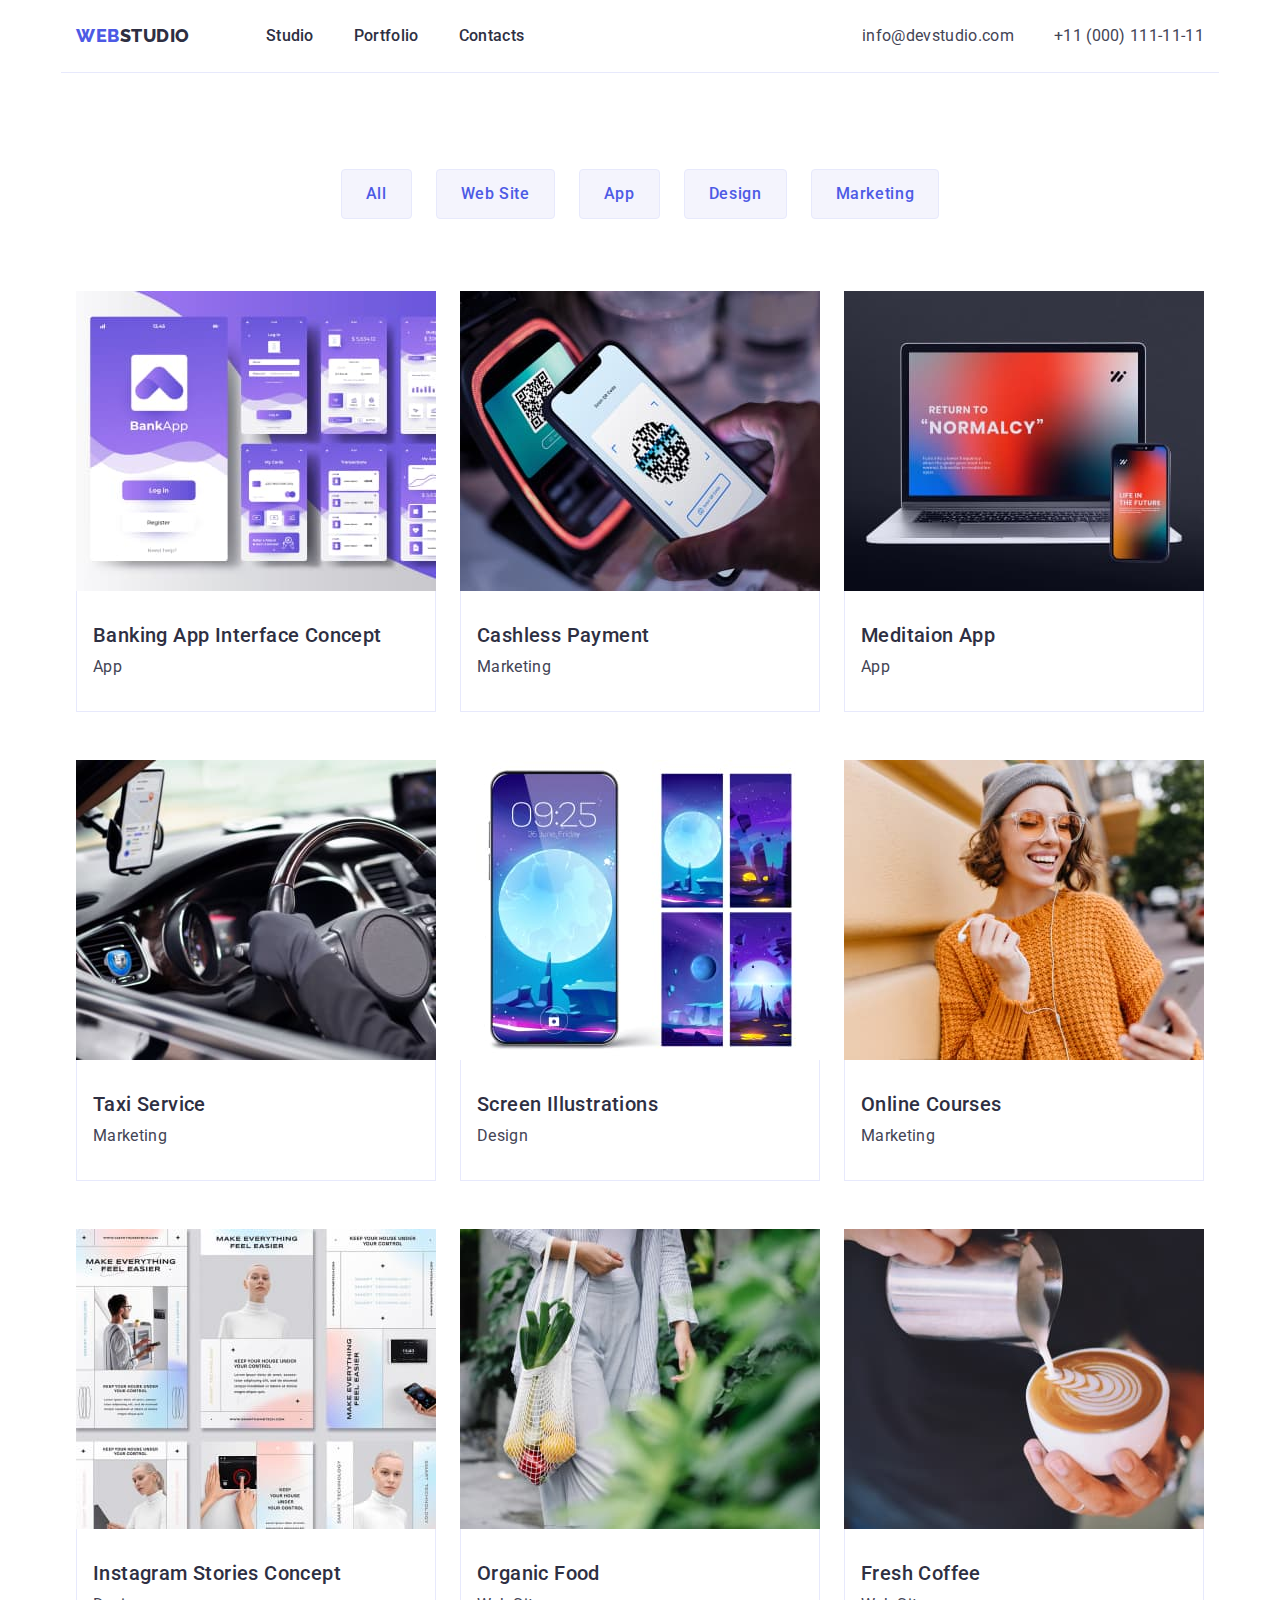
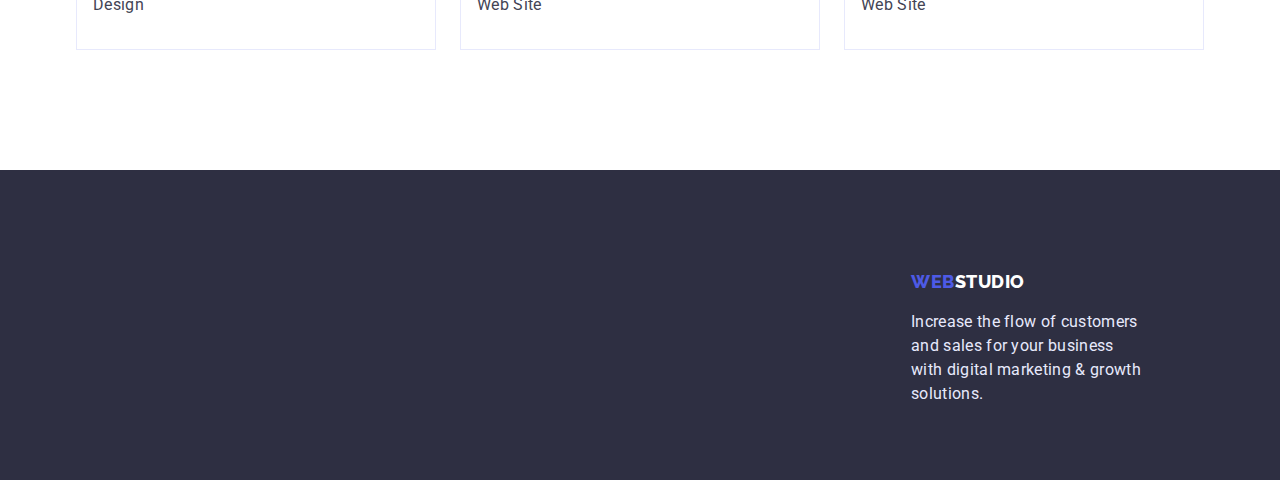
==== portfolio.html @ 6de8f198 "version 1 homework" ====
<!DOCTYPE html>
<html lang="en">
  <head>
    <meta charset="UTF-8" />
    <meta http-equiv="X-UA-Compatible" content="IE=edge" />
    <meta name="viewport" content="width=device-width, initial-scale=1.0" />
    <link rel="preconnect" href="https://fonts.googleapis.com" />
    <link rel="preconnect" href="https://fonts.gstatic.com" crossorigin />
    <link
      href="https://fonts.googleapis.com/css2?family=Raleway:wght@800&family=Roboto:wght@400;500;700;900&display=swap"
      rel="stylesheet"
    />
    <link
      rel="stylesheet"
      href="https://cdnjs.cloudflare.com/ajax/libs/modern-normalize/1.1.0/modern-normalize.min.css"
    />
    <link rel="stylesheet" href="./css/styles.css" />
    <title>Portfolio</title>
  </head>
  <body>
    <header class="header">
      <div class="container main-nav">
        <nav class="nav">
          <a class="header-logo" href="./index.html"
            >Web<span class="logo-dark">Studio</span></a
          >
          <ul class="header-nav">
            <li class="nav-item">
              <a class="nav-link" href="./index.html">Studio</a>
            </li>
            <li class="nav-item">
              <a class="nav-link" href="./portfolio.html">Portfolio</a>
            </li>
            <li class="nav-item">
              <a class="nav-link" href="">Contacts</a>
            </li>
          </ul>
        </nav>
        <address class="address">
          <ul class="header-contacts">
            <li class="contact-item">
              <a class="contact-link" href="mailto:info@devstudio.com"
                >info@devstudio.com</a
              >
            </li>
            <li class="contact-item">
              <a class="contact-link" href="tel:+110001111111"
                >+11 (000) 111-11-11</a
              >
            </li>
          </ul>
        </address>
      </div>
    </header>
    <main>
      <section class="main">
        <div class="container">
          <h1 hidden class="main-title">Portfolio</h1>
          <ul class="main-list">
            <li class="main-list-item">
              <button class="list-btn" type="button">All</button>
            </li>
            <li class="main-list-item">
              <button class="list-btn" type="button">Web Site</button>
            </li>
            <li class="main-list-item">
              <button class="list-btn" type="button">App</button>
            </li>
            <li class="main-list-item">
              <button class="list-btn" type="button">Design</button>
            </li>
            <li class="main-list-item">
              <button class="list-btn" type="button">Marketing</button>
            </li>
          </ul>
          <ul class="main-cards">
            <li class="projects">
              <a class="projects-link" href="">
                <img
                  class="projects-icon"
                  src="./images/portfolio/bankingapp.jpg"
                  alt="Banking App"
                  width="360"
                />
                <div class="projects-text">
                  <h2 class="projects-title">Banking App Interface Concept</h2>
                  <p class="projects-description">App</p>
                </div>
              </a>
            </li>
            <li class="projects">
              <a class="projects-link" href="">
                <img
                  class="projects-icon"
                  src="./images/portfolio/cashlesspayment.jpg"
                  alt="Cashless Payment"
                  width="360"
                />
                <div class="projects-text">
                  <h2 class="projects-title">Cashless Payment</h2>
                  <p class="projects-description">Marketing</p>
                </div>
              </a>
            </li>
            <li class="projects">
              <a class="projects-link" href="">
                <img
                  class="projects-icon"
                  src="./images/portfolio/meditationapp.jpg"
                  alt="Meditaion App"
                  width="360"
                />
                <div class="projects-text">
                  <h2 class="projects-title">Meditaion App</h2>
                  <p class="projects-description">App</p>
                </div>
              </a>
            </li>
            <li class="projects">
              <a class="projects-link" href="">
                <img
                  class="projects-icon"
                  src="./images/portfolio/taxiservice.jpg"
                  alt="Taxi Service"
                  width="360"
                />
                <div class="projects-text">
                  <h2 class="projects-title">Taxi Service</h2>
                  <p class="projects-description">Marketing</p>
                </div>
              </a>
            </li>
            <li class="projects">
              <a class="projects-link" href="">
                <img
                  class="projects-icon"
                  src="./images/portfolio/screenillustration.jpg"
                  alt="Screen Illustrations"
                  width="360"
                />
                <div class="projects-text">
                  <h2 class="projects-title">Screen Illustrations</h2>
                  <p class="projects-description">Design</p>
                </div>
              </a>
            </li>
            <li class="projects">
              <a class="projects-link" href="">
                <img
                  class="projects-icon"
                  src="./images/portfolio/onlinecourses.jpg"
                  alt="Online Courses"
                  width="360"
                />
                <div class="projects-text">
                  <h2 class="projects-title">Online Courses</h2>
                  <p class="projects-description">Marketing</p>
                </div>
              </a>
            </li>
            <li class="projects">
              <a class="projects-link" href="">
                <img
                  class="projects-icon"
                  src="./images/portfolio/instastoriesconcept.jpg"
                  alt="Instagram Stories Concept"
                  width="360"
                />
                <div class="projects-text">
                  <h2 class="projects-title">Instagram Stories Concept</h2>
                  <p class="projects-description">Design</p>
                </div>
              </a>
            </li>
            <li class="projects">
              <a class="projects-link" href="">
                <img
                  class="projects-icon"
                  src="./images/portfolio/organicfood.jpg"
                  alt="Organic Food"
                  width="360"
                />
                <div class="projects-text">
                  <h2 class="projects-title">Organic Food</h2>
                  <p class="projects-description">Web Site</p>
                </div>
              </a>
            </li>
            <li class="projects">
              <a class="projects-link" href="">
                <img
                  class="projects-icon"
                  src="./images/portfolio/freshcoffee.jpg"
                  alt="Fresh Coffee"
                  width="360"
                />
                <div class="projects-text">
                  <h2 class="projects-title">Fresh Coffee</h2>
                  <p class="projects-description">Web Site</p>
                </div>
              </a>
            </li>
          </ul>
        </div>
      </section>
    </main>
    <footer class="footer">
      <div class="container bottom-container">
        <a class="footer-logo" href="./index.html"
          >Web<span class="logo-light">Studio</span></a
        >
        <p class="footer-text">
          Increase the flow of customers and sales for your business with
          digital marketing & growth solutions.
        </p>
      </div>
    </footer>
  </body>
</html>
---- css/styles.css ----
:root {
  --primary-brand: #4d5ae5;
  --pressed-state: #404bbf;
  --dark: #2e2f42;
  --success: #31d0aa;
  --text: #434455;
  --subtle-text: #8e8f99;
  --accent: #e7e9fc;
  --light: #f4f4fd;
  --modal-overlay: #2e2f42;
  --hero-background: #2e2f42;
  --background: #ffffff;
}
body {
  font-family: Roboto, sans-serif;
  color: var(--text);
  margin: 0;
}
h1,
h2,
h3,
p,
ul {
  margin: 0;
  padding: 0;
}
img {
  display: block;
  max-width: 100%;
  height: auto;
}
.container {
  max-width: 1158px;
  width: 100%;
  padding: 0 15px;
  margin: 0 auto;
}

.header {
}
.main-nav {
  display: flex;
  align-items: center;
  border-bottom: 1px solid #e7e9fc;
}
.nav {
  display: flex;
  align-items: center;
}

.header-logo {
  margin-right: 76px;
  padding-top: 24px;
  padding-bottom: 24px;
  color: var(--primary-brand);
  font-family: Raleway, sans-serif;
  font-weight: 800;
  font-size: 18px;
  line-height: 1.33;
  letter-spacing: 0.03em;
  text-decoration: none;
  text-transform: uppercase;
}
.logo-dark {
  color: var(--dark);
}
.logo-light {
  font-weight: 800;
  font-size: 18px;
  line-height: 1.33;
  color: var(--background);
}
.header-nav {
  list-style: none;
  display: flex;

  display: flex;
  flex-direction: row;
  align-items: flex-start;
  padding: 0px;
  gap: 40px;
  margin-top: 0;
  margin-bottom: 0;
}
.nav-link {
  font-weight: 500;
  font-size: 16px;
  line-height: 1.5;
  letter-spacing: 0.02em;
  color: var(--dark);
  text-decoration: none;
  padding-top: 24px;
  padding-bottom: 24px;
}

.nav-link:hover {
  color: var(--pressed-state);
}
.nav-link:focus {
  color: var(--pressed-state);
}
.address {
  margin-left: auto;
  font-style: normal;
}
.header-contacts {
  list-style: none;
  display: flex;
  padding-left: 0;
  margin-top: 0;
  margin-bottom: 0;
}
.contact-item:not(:last-child) {
  margin-right: 40px;
}
.contact-link {
  font-size: 16px;
  line-height: 1.5;
  color: var(--text);
  text-decoration: none;
  letter-spacing: 0.02em;
  padding-top: 24px;
  padding-bottom: 24px;
}
.contact-link:hover {
  color: var(--pressed-state);
}
.contact-link:focus {
  color: var(--pressed-state);
}

.hero {
  background-image: linear-gradient(
      0deg,
      rgba(46, 47, 66, 0.7),
      rgba(46, 47, 66, 0.7)
    ),
    url('../images/people-office.jpg');
  background-repeat: no-repeat;
  background-position: center;
  background-size: cover;
  height: 600px;
  max-width: 1440px;
  margin: 0 auto;
  padding-bottom: 188px;
  padding-top: 188px;
  text-align: center;
}
.hero-title {
  color: var(--background);
  font-size: 56px;
  line-height: 1.07;
  letter-spacing: 0.02em;
  margin-bottom: 48px;
  margin-top: 0;
}
.hero-button {
  background: var(--primary-brand);
  color: var(--background);
  font-weight: 500;
  font-size: 16px;
  line-height: 1.5;
  border: none;
  box-shadow: 0px 4px 4px rgba(0, 0, 0, 0.15);
  border-radius: 4px;
  cursor: pointer;
  font-family: inherit;
  letter-spacing: 0.04em;
  padding: 16px 32px;
}
.hero-button:hover {
  background-color: var(--pressed-state);
}
.hero-button:focus {
  background-color: var(--pressed-state);
}
.advantages {
  background-color: var(--background);
  padding-top: 120px;
  padding-bottom: 120px;
}
.advantages-list {
  list-style: none;
  display: flex;
  padding-left: 0;

  margin-bottom: 0;
}
.advantages-item {
  width: calc((100% - 72px) / 4);
}
.advantages-item:not(:last-child) {
  margin-right: 24px;
}
.advantages-block {
  display: flex;
  justify-content: center;
  width: 264px;
  height: 112px;
  background-color: var(--light);
  align-items: center;
  margin-bottom: 8px;
}
.advantages-icons {
  width: 64px;
  height: 64px;
}
.advantages-title {
  font-weight: 500;
  font-size: 20px;
  line-height: 1.2;
  color: var(--dark);
  letter-spacing: 0.02em;
  margin-top: 0;
  margin-bottom: 8px;
}
.advantages-text {
  font-size: 16px;
  line-height: 1.5;
  color: var(--text);
  letter-spacing: 0.02em;
  margin-top: 0;
  margin-bottom: 0;
}
.services {
  background-color: var(--background);
  padding-bottom: 120px;
  text-align: center;
}
.services-title {
  font-size: 36px;
  line-height: 1.11;
  color: var(--dark);
  letter-spacing: 0.02em;

  margin-bottom: 72px;
  margin-top: 0;
}
.services-list {
  list-style: none;
  display: flex;
  justify-content: space-between;
  padding-left: 0;
  margin-top: 0px;
  margin-bottom: 0px;
}
.services-item {
  width: 360px;
}
.employees {
  background-color: var(--light);
  padding-top: 120px;
  padding-bottom: 120px;
  text-align: center;
}
.employees-title {
  font-size: 36px;
  line-height: 1.11;
  color: var(--dark);
  letter-spacing: 0.02em;
  margin-bottom: 72px;
  margin-top: 0;
}
.employees-list {
  list-style: none;
  display: flex;
  justify-content: space-between;
  padding-left: 0;
  margin-top: 0;
  margin-bottom: 0;
}
.employee-card {
  background-color: var(--background);
  box-shadow: 0px 1px 6px rgba(46, 47, 66, 0.08),
    0px 1px 1px rgba(46, 47, 66, 0.16), 0px 2px 1px rgba(46, 47, 66, 0.08);
  border-radius: 0px 0px 4px 4px;
}
.employee-avatar {
}
.employee-text {
  padding: 32px 16px;
}
.employee-name {
  font-weight: 500;
  font-size: 20px;
  line-height: 1.2;
  letter-spacing: 0.02em;
  margin-top: 0;
  margin-bottom: 8px;
}
.employee-position {
  font-size: 16px;
  line-height: 1.5;
  letter-spacing: 0.02em;
  margin-top: 0;
}
.employee-list {
  list-style: none;
  display: flex;
  flex-direction: row;
  justify-content: center;
  align-items: center;
  gap: 24px;
  margin-top: 8px;
}
.social-item {
  width: 40px;
  height: 40px;
}
.social-link {
  background-color: var(--pressed-state);
  width: 100%;
  height: 100%;
  border-radius: 50%;
  display: flex;
  justify-content: center;
  align-items: center;
}
.social-icon {
  width: 16px;
  height: 16px;
  background-position: center;
  background-size: cover;
  background-repeat: no-repeat;
}
.customers {
  padding-top: 130px;
  padding-bottom: 120px;
  text-align: center;
}
.customers-title {
  margin-bottom: 72px;
  font-size: 36px;
  line-height: 1.11;
  color: var(--dark);
  letter-spacing: 0.02em;
  margin-bottom: 72px;
  margin-top: 0;
}
.customers-list {
  list-style: none;
  display: flex;
  flex-direction: row;
  justify-content: center;
  align-items: center;
  gap: 24px;
  flex-basis: calc((100% - 5 * 24px) / 6);
}
.customers-item {
  width: 168px;
  height: 88px;
}
.customers-link {
  display: flex;
  justify-content: center;
  align-items: center;
  width: 100%;
  height: 100%;
  border: 1px solid var(--subtle-text);
  border-radius: 4px;
  fill: var(--subtle-text);
}
.customers-icon {
  width: 102px;
  height: 56px;
}
.footer {
  background-color: var(--dark);
  padding-top: 100px;
  padding-bottom: 100px;
  display: flex;
  flex-direction: row;
  gap: 120px;
  justify-content: center;
  align-items: center;
}
.bottom-container {
  width: 264px;
  height: 110px;
  display: inline-block;
  margin-right: 120px;
}
.footer-logo {
  color: var(--primary-brand);
  font-family: Raleway, sans-serif;
  font-weight: 800;
  font-size: 18px;
  line-height: 1.33;
  letter-spacing: 0.03em;
  text-decoration: none;
  text-transform: uppercase;
}
.footer-text {
  font-size: 16px;
  line-height: 1.5;
  color: var(--accent);
  letter-spacing: 0.02em;
  margin-bottom: 0;
  margin-top: 16px;
  max-width: 264px;
}
.footeer-social {
  width: 208px;
  height: 80px;
  display: inline-block;
}
.social-title {
  font-weight: 500;
  font-size: 16px;
  line-height: 24px;
  letter-spacing: 0.02em;
  color: #ffffff;
  margin-bottom: 16px;
}
.footer-list {
  list-style: none;
  display: flex;
  flex-direction: row;
  justify-content: center;
  align-items: center;
  gap: 16px;
}
.footer-item {
}
.footer-link {
  width: 40px;
  height: 40px;
  display: flex;
  justify-content: center;
  align-items: center;
  border-radius: 50%;
  background-color: rgba(255, 255, 255, 0.1);
}
.footer-icon {
  width: 24px;
  height: 24px;
}

.main {
  padding-top: 96px;
  padding-bottom: 120px;
}
.main-title {
}
.main-list {
  list-style: none;
  display: flex;
  align-items: flex-start;
  padding-left: 0;
  justify-content: center;
  margin-bottom: 72px;
}
.main-list-item {
}
.main-list-item:not(:last-child) {
  margin-right: 24px;
}
.list-btn {
  background-color: var(--light);
  border: 1px solid #e7e9fc;
  border-radius: 4px;
  font-weight: 500;
  font-size: 16px;
  line-height: 1.5;
  letter-spacing: 0.04em;
  color: var(--primary-brand);
  font-family: inherit;
  padding: 12px 24px;
  white-space: nowrap;
}
.list-btn:hover {
  background-color: var(--pressed-state);
  box-shadow: 0px 3px 1px rgba(0, 0, 0, 0.1), 0px 2px 1px rgba(0, 0, 0, 0.08),
    0px 2px 2px rgba(0, 0, 0, 0.12);
  border-radius: 4px;
  color: var(--background);
  cursor: pointer;
}
.list-btn:focus {
  background-color: var(--pressed-state);
  box-shadow: 0px 3px 1px rgba(0, 0, 0, 0.1), 0px 2px 1px rgba(0, 0, 0, 0.08),
    0px 2px 2px rgba(0, 0, 0, 0.12);
  border-radius: 4px;
  color: var(--background);
  cursor: pointer;
}
.main-cards {
  list-style: none;
  display: flex;
  flex-wrap: wrap;
  padding-left: 0;
  margin-left: calc(-1 * 24px);
  margin-top: calc(-1 * 48px);
}

.projects {
  flex-basis: calc((100% - 3 * 24px) / 3);
  margin-left: 24px;
  margin-top: 48px;
}
.projects:nth-last-child(-n + 3) {
  margin-bottom: 0;
}
.projects-link {
  text-decoration: none;
}

.projects-icon {
}
.projects-text {
  padding-top: 32px;
  padding-bottom: 32px;
  padding-left: 16px;
  border-bottom: 1px solid #e7e9fc;
  border-right: 1px solid #e7e9fc;
  border-left: 1px solid #e7e9fc;
}
.projects-title {
  font-weight: 500;
  font-size: 20px;
  line-height: 1.2;
  letter-spacing: 0.02em;
  color: var(--dark);
  margin-bottom: 8px;
}
.projects-description {
  font-size: 16px;
  line-height: 1.5;
  letter-spacing: 0.02em;
  color: var(--text);
}
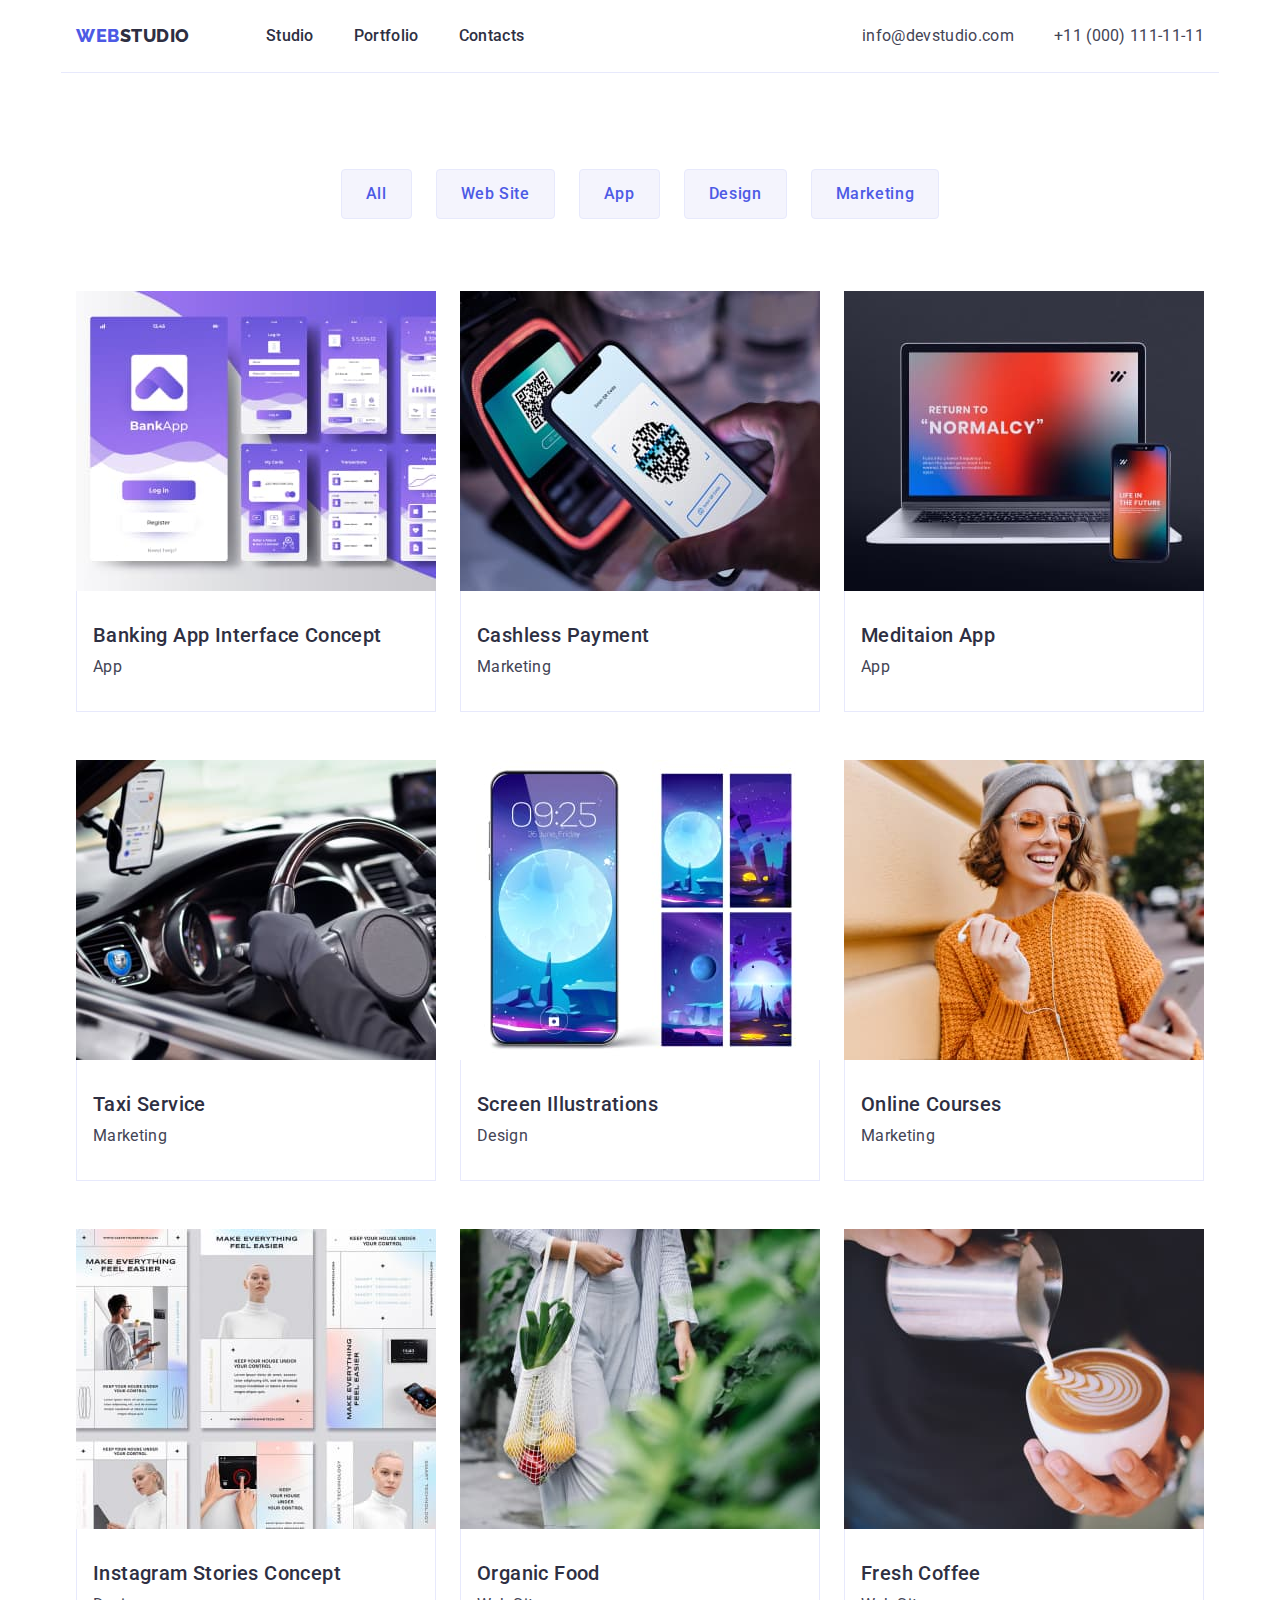
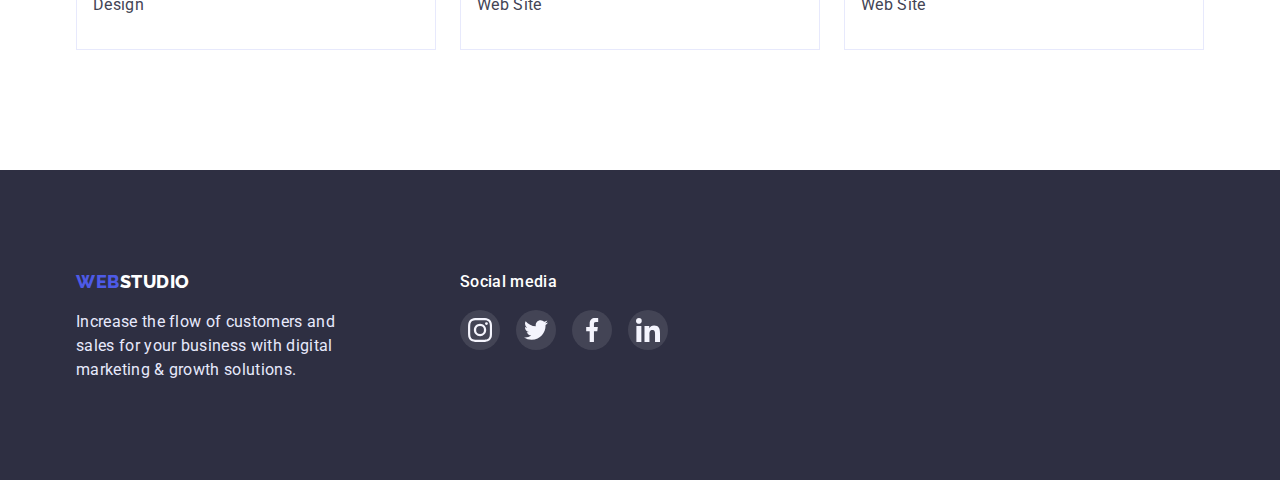
==== commit 26954d69: "update styles.css" ====
--- a/portfolio.html
+++ b/portfolio.html
@@ -205,14 +205,55 @@
       </section>
     </main>
     <footer class="footer">
-      <div class="container bottom-container">
-        <a class="footer-logo" href="./index.html"
-          >Web<span class="logo-light">Studio</span></a
-        >
-        <p class="footer-text">
-          Increase the flow of customers and sales for your business with
-          digital marketing & growth solutions.
-        </p>
+      <div class="footer-container">
+        <div class="bottom-container">
+          <a class="footer-logo" href="./index.html"
+            >Web<span class="logo-light">Studio</span></a
+          >
+          <p class="footer-text">
+            Increase the flow of customers and sales for your business with
+            digital marketing & growth solutions.
+          </p>
+        </div>
+        <div class="footeer-social">
+          <h3 class="social-title">Social media</h3>
+          <ul class="footer-list">
+            <li class="footer-item">
+              <a class="footer-link" href="#">
+                <svg class="footer-icon">
+                  <use
+                    href="./images/icons/symbol-defs.svg#icon-instagram"
+                  ></use>
+                </svg>
+              </a>
+            </li>
+            <li class="footer-item">
+              <a class="footer-link" href="#">
+                <svg class="footer-icon">
+                  <use href="./images/icons/symbol-defs.svg#icon-twitter"></use>
+                </svg>
+              </a>
+            </li>
+            <li class="footer-item">
+              <a class="footer-link" href="#">
+                <svg class="footer-icon">
+                  <use
+                    href="./images/icons/symbol-defs.svg#icon-facebook"
+                  ></use>
+                </svg>
+              </a>
+            </li>
+            <li class="footer-item">
+              <a class="footer-link" href="#">
+                <svg class="footer-icon">
+                  <use
+                    href="./images/icons/symbol-defs.svg#icon-linkedin"
+                  ></use>
+                </svg>
+              </a>
+            </li>
+          </ul>
+        </div>
       </div>
     </footer>
   </body>
--- a/css/styles.css
+++ b/css/styles.css
@@ -308,13 +308,17 @@
   height: 40px;
 }
 .social-link {
-  background-color: var(--pressed-state);
+  background-color: var(--primary-brand);
   width: 100%;
   height: 100%;
   border-radius: 50%;
   display: flex;
   justify-content: center;
   align-items: center;
+}
+.social-link:hover,
+.social-link:focus {
+  background-color: var(--pressed-state);
 }
 .social-icon {
   width: 16px;
@@ -357,22 +361,33 @@
   width: 100%;
   height: 100%;
   border: 1px solid var(--subtle-text);
+
   border-radius: 4px;
-  fill: var(--subtle-text);
+}
+.customers-link:hover,
+.customers-link:focus {
+  border: 1px solid var(--pressed-state);
+  fill: var(--pressed-state);
 }
 .customers-icon {
   width: 102px;
   height: 56px;
+}
+.customers-icon:hover {
 }
 .footer {
   background-color: var(--dark);
   padding-top: 100px;
   padding-bottom: 100px;
+}
+.footer-container {
+  max-width: 1158px;
+  width: 100%;
+  padding: 0 15px;
+  margin: 0 auto;
   display: flex;
   flex-direction: row;
-  gap: 120px;
-  justify-content: center;
-  align-items: center;
+  align-items: flex-start;
 }
 .bottom-container {
   width: 264px;
@@ -431,6 +446,10 @@
   border-radius: 50%;
   background-color: rgba(255, 255, 255, 0.1);
 }
+.footer-link:hover,
+.footer-link:focus {
+  background-color: #31d0aa;
+}
 .footer-icon {
   width: 24px;
   height: 24px;
